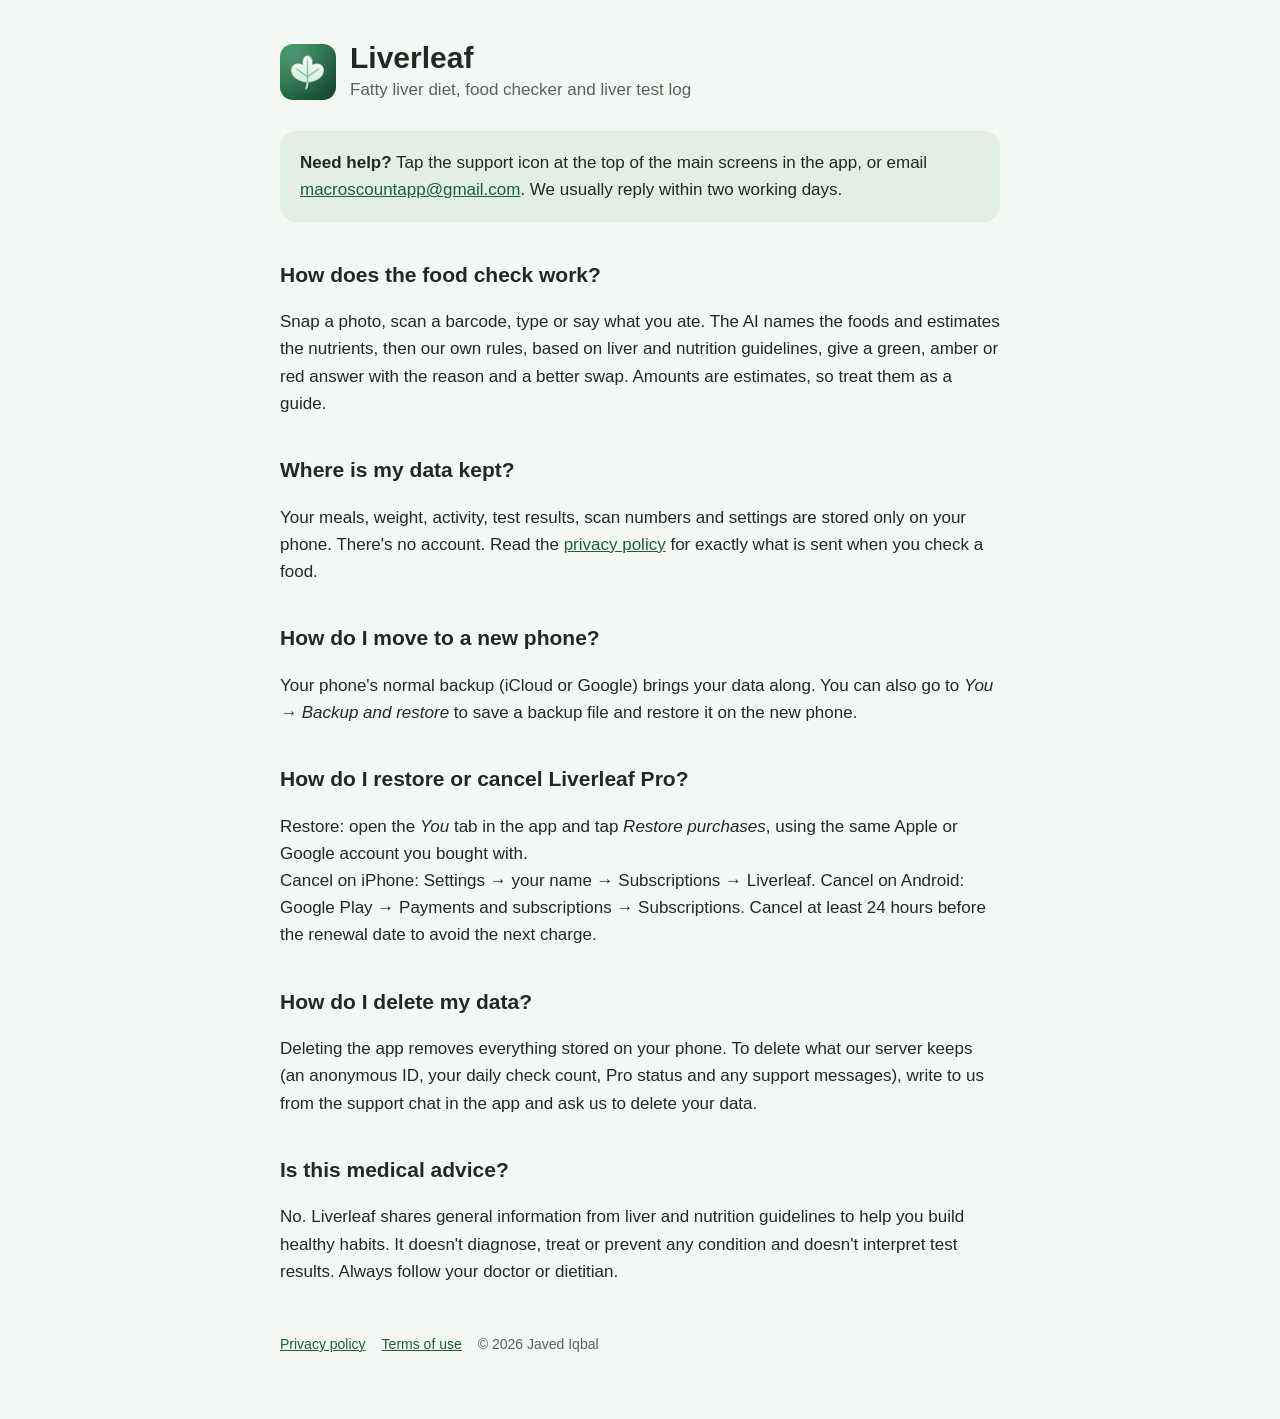
==== index.html @ 7156832b "Liverleaf support page and privacy policy Co-Authored-By: Claude Opus 5.5 <noreply@anthropic.com>" ====
<!doctype html><html lang="en"><head><meta charset="utf-8"><meta name="viewport" content="width=device-width,initial-scale=1">
<title>Liverleaf Support</title><meta name="description" content="Help and contact for Liverleaf: Fatty Liver Diet.">
<link rel="icon" href="icon.png"><link rel="stylesheet" href="style.css"></head><body><main>
<header><img src="icon.png" alt=""><div><h1>Liverleaf</h1><div class="muted">Fatty liver diet, food checker and liver test log</div></div></header>

<div class="card soft"><strong>Need help?</strong> Tap the support icon at the top of the main screens in the app, or email
<a href="mailto:macroscountapp@gmail.com">macroscountapp@gmail.com</a>. We usually reply within two working days.</div>

<h2>How does the food check work?</h2>
<p>Snap a photo, scan a barcode, type or say what you ate. The AI names the foods and estimates the nutrients, then our own rules, based on liver and nutrition guidelines, give a green, amber or red answer with the reason and a better swap. Amounts are estimates, so treat them as a guide.</p>

<h2>Where is my data kept?</h2>
<p>Your meals, weight, activity, test results, scan numbers and settings are stored only on your phone. There's no account. Read the <a href="privacy/">privacy policy</a> for exactly what is sent when you check a food.</p>

<h2>How do I move to a new phone?</h2>
<p>Your phone's normal backup (iCloud or Google) brings your data along. You can also go to <em>You → Backup and restore</em> to save a backup file and restore it on the new phone.</p>

<h2>How do I restore or cancel Liverleaf Pro?</h2>
<p>Restore: open the <em>You</em> tab in the app and tap <em>Restore purchases</em>, using the same Apple or Google account you bought with.<br>
Cancel on iPhone: Settings → your name → Subscriptions → Liverleaf. Cancel on Android: Google Play → Payments and subscriptions → Subscriptions. Cancel at least 24 hours before the renewal date to avoid the next charge.</p>

<h2>How do I delete my data?</h2>
<p>Deleting the app removes everything stored on your phone. To delete what our server keeps (an anonymous ID, your daily check count, Pro status and any support messages), write to us from the support chat in the app and ask us to delete your data.</p>

<h2>Is this medical advice?</h2>
<p>No. Liverleaf shares general information from liver and nutrition guidelines to help you build healthy habits. It doesn't diagnose, treat or prevent any condition and doesn't interpret test results. Always follow your doctor or dietitian.</p>

<footer><a href="privacy/">Privacy policy</a><a href="https://www.apple.com/legal/internet-services/itunes/dev/stdeula/">Terms of use</a><span>© 2026 Javed Iqbal</span></footer>
</main></body></html>
---- style.css ----
:root{--bg:#F4F8F5;--card:#fff;--text:#1F2A24;--muted:#55645C;--brand:#1D5C3F;--soft:#E1EFE6;--border:#DCE4DE}
@media (prefers-color-scheme:dark){:root{--bg:#0E1411;--card:#161E1A;--text:#E8EFEA;--muted:#A6B4AC;--brand:#57BD86;--soft:#1A3426;--border:#2B3731}}
*{box-sizing:border-box}body{margin:0;background:var(--bg);color:var(--text);font:17px/1.6 -apple-system,BlinkMacSystemFont,"Segoe UI",Roboto,sans-serif}
main{max-width:760px;margin:0 auto;padding:40px 20px 64px}
header{display:flex;align-items:center;gap:14px;margin-bottom:28px}header img{width:56px;height:56px;border-radius:13px}
header a{color:inherit;text-decoration:none}h1{font-size:30px;line-height:1.2;margin:0}h2{font-size:21px;margin:36px 0 8px}
p,li{color:var(--text)}.muted{color:var(--muted)}a{color:var(--brand)}
.card{background:var(--card);border:1px solid var(--border);border-radius:16px;padding:18px 20px;margin:16px 0}
.soft{background:var(--soft);border:none}ul{padding-left:22px}footer{margin-top:48px;font-size:14px;color:var(--muted)}
footer a{margin-right:16px}
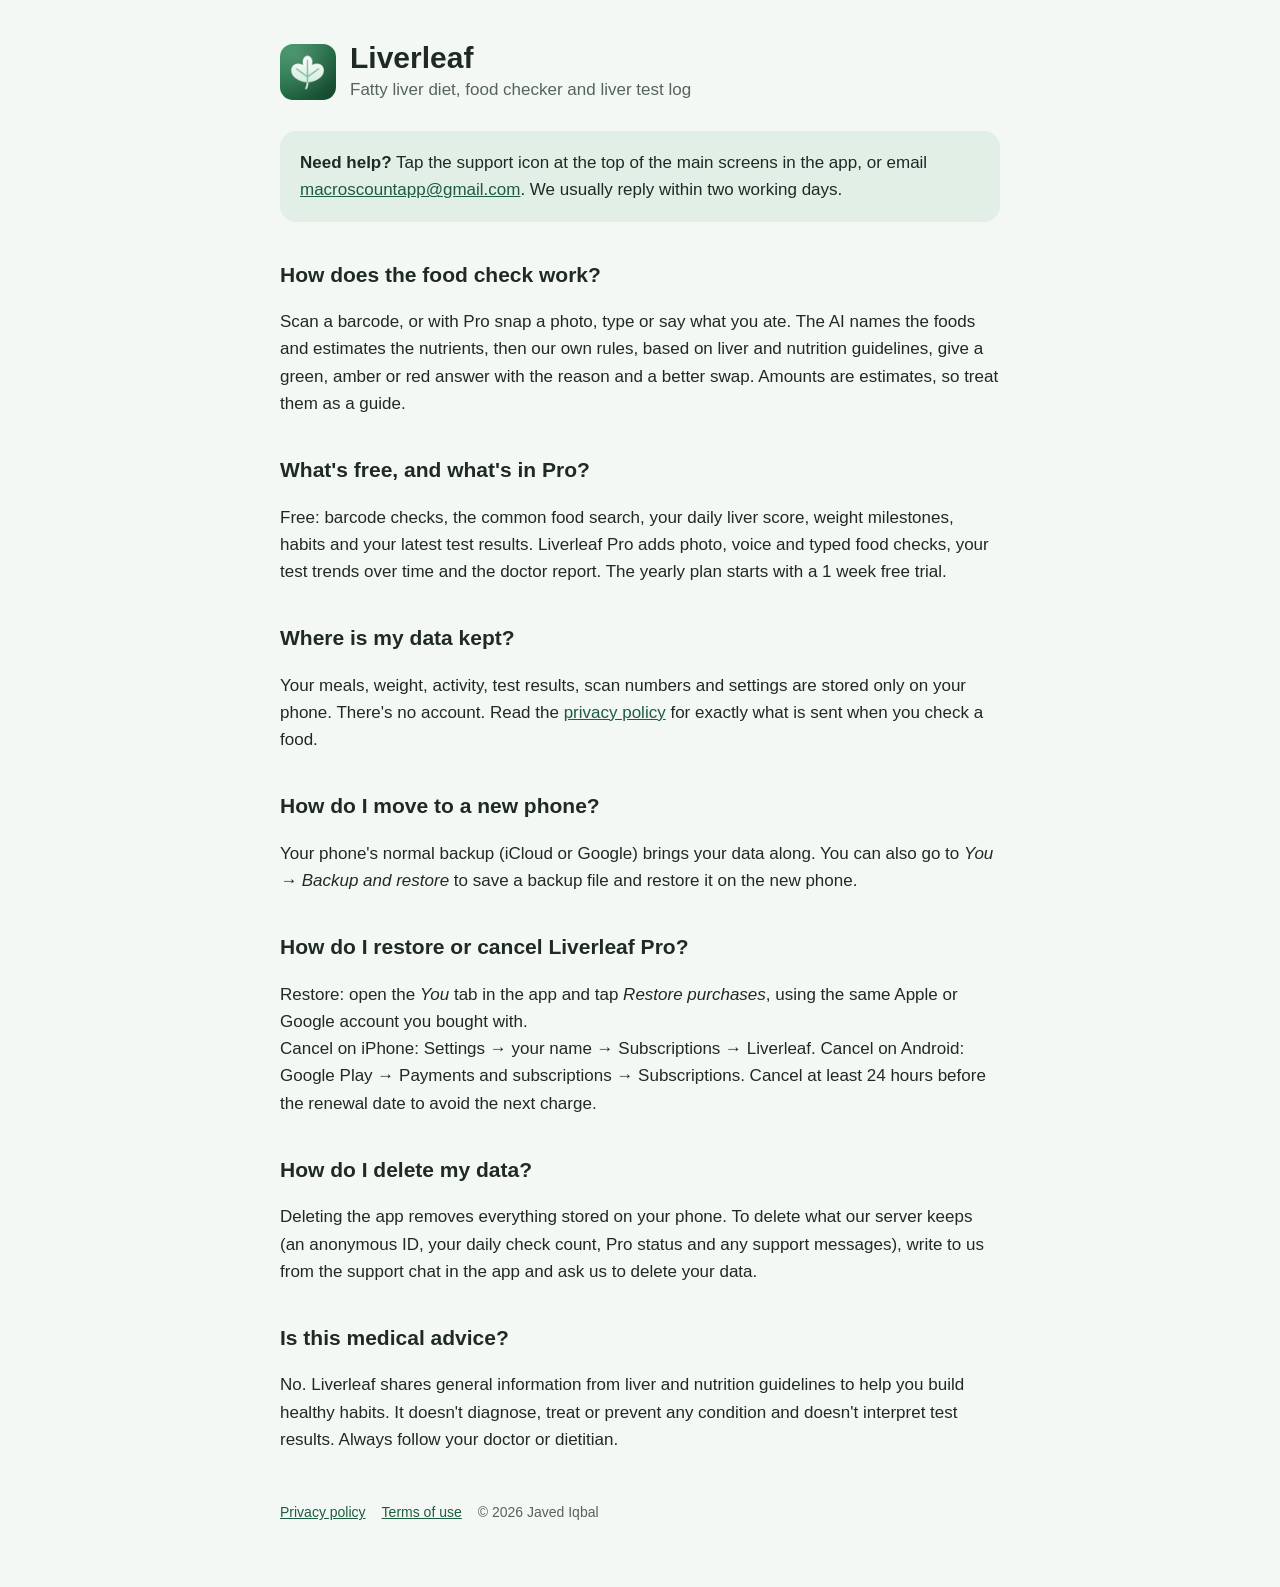
==== commit 6058d9dd: "Support page: what's free and what's in Pro Co-Authored-By: Claude Opus 5.5 <noreply@anthropic.com>" ====
--- a/index.html
+++ b/index.html
@@ -7,7 +7,10 @@
 <a href="mailto:macroscountapp@gmail.com">macroscountapp@gmail.com</a>. We usually reply within two working days.</div>
 
 <h2>How does the food check work?</h2>
-<p>Snap a photo, scan a barcode, type or say what you ate. The AI names the foods and estimates the nutrients, then our own rules, based on liver and nutrition guidelines, give a green, amber or red answer with the reason and a better swap. Amounts are estimates, so treat them as a guide.</p>
+<p>Scan a barcode, or with Pro snap a photo, type or say what you ate. The AI names the foods and estimates the nutrients, then our own rules, based on liver and nutrition guidelines, give a green, amber or red answer with the reason and a better swap. Amounts are estimates, so treat them as a guide.</p>
+
+<h2>What's free, and what's in Pro?</h2>
+<p>Free: barcode checks, the common food search, your daily liver score, weight milestones, habits and your latest test results. Liverleaf Pro adds photo, voice and typed food checks, your test trends over time and the doctor report. The yearly plan starts with a 1 week free trial.</p>
 
 <h2>Where is my data kept?</h2>
 <p>Your meals, weight, activity, test results, scan numbers and settings are stored only on your phone. There's no account. Read the <a href="privacy/">privacy policy</a> for exactly what is sent when you check a food.</p>
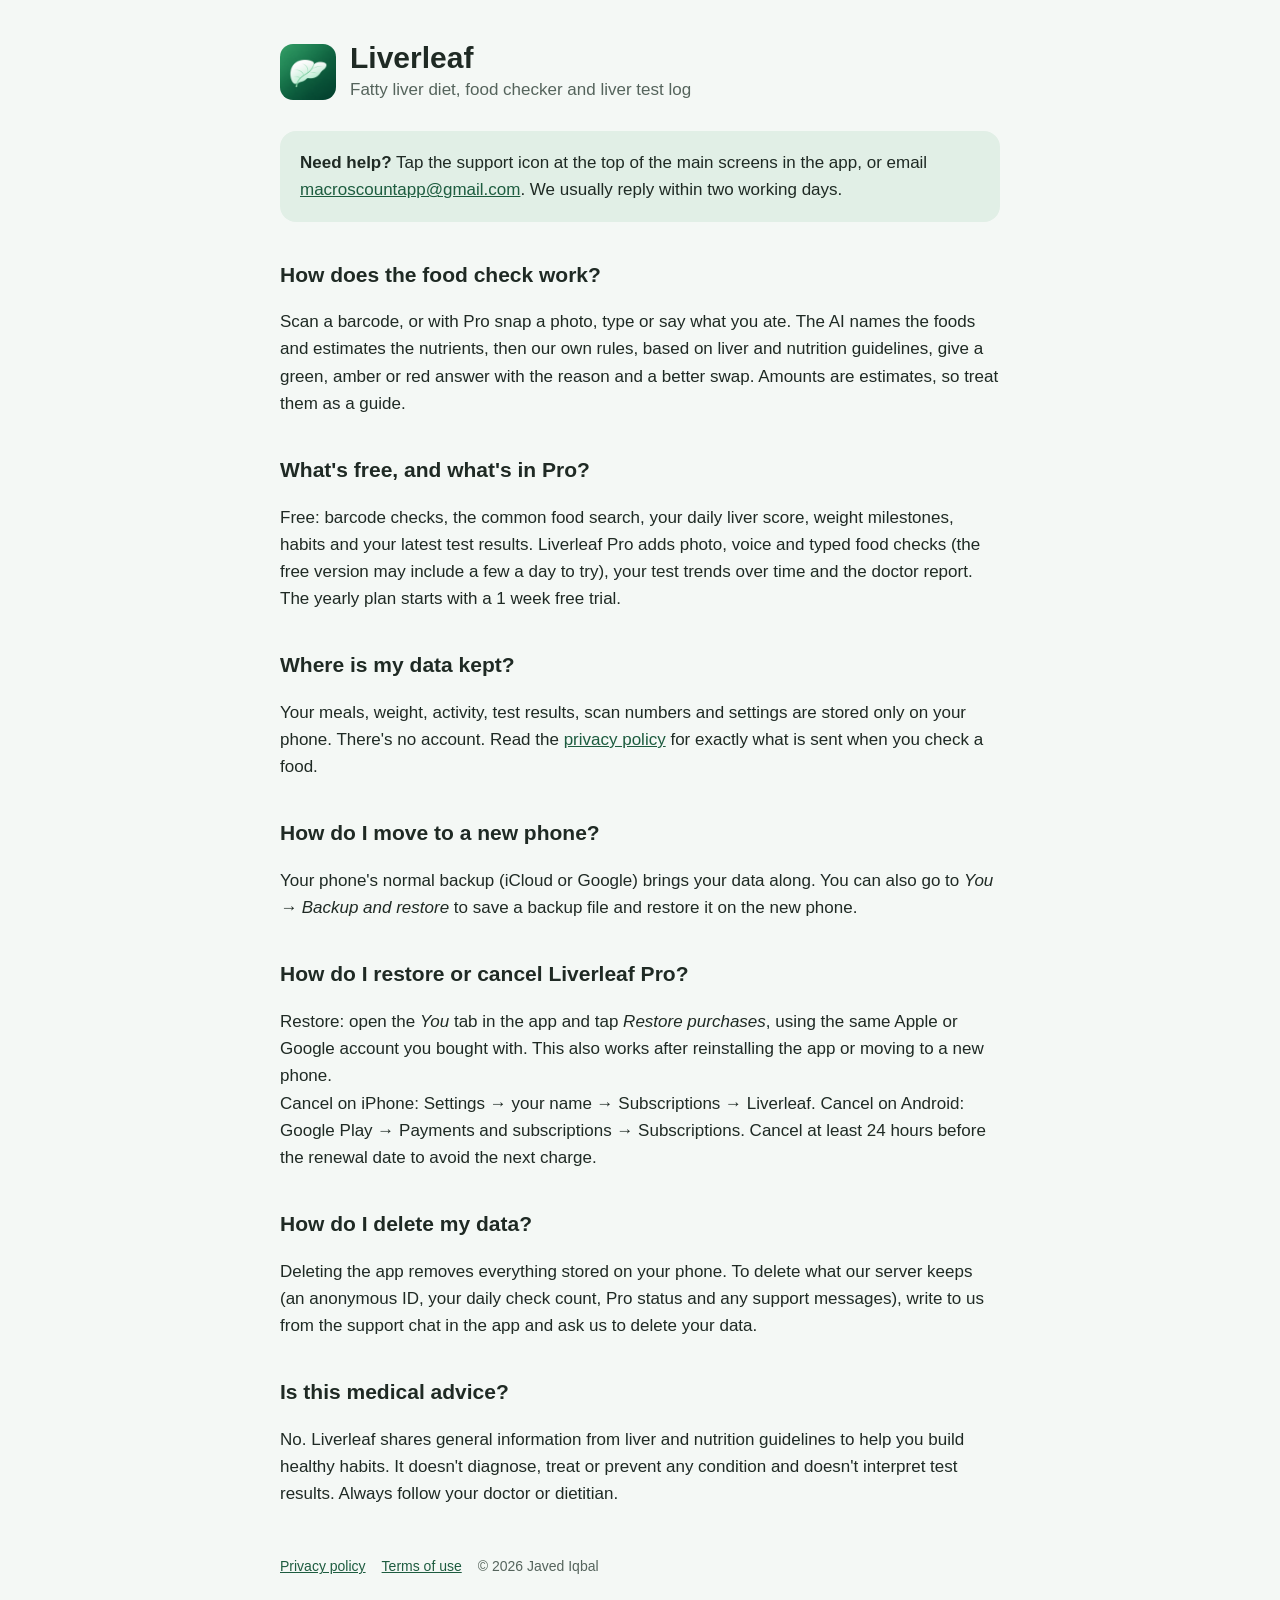
==== commit 82b74c41: "Privacy and support: current AI providers, on-phone meal photos, new icon - Name Google's Gemini (Mi" ====
--- a/index.html
+++ b/index.html
@@ -10,7 +10,7 @@
 <p>Scan a barcode, or with Pro snap a photo, type or say what you ate. The AI names the foods and estimates the nutrients, then our own rules, based on liver and nutrition guidelines, give a green, amber or red answer with the reason and a better swap. Amounts are estimates, so treat them as a guide.</p>
 
 <h2>What's free, and what's in Pro?</h2>
-<p>Free: barcode checks, the common food search, your daily liver score, weight milestones, habits and your latest test results. Liverleaf Pro adds photo, voice and typed food checks, your test trends over time and the doctor report. The yearly plan starts with a 1 week free trial.</p>
+<p>Free: barcode checks, the common food search, your daily liver score, weight milestones, habits and your latest test results. Liverleaf Pro adds photo, voice and typed food checks (the free version may include a few a day to try), your test trends over time and the doctor report. The yearly plan starts with a 1 week free trial.</p>
 
 <h2>Where is my data kept?</h2>
 <p>Your meals, weight, activity, test results, scan numbers and settings are stored only on your phone. There's no account. Read the <a href="privacy/">privacy policy</a> for exactly what is sent when you check a food.</p>
@@ -19,7 +19,7 @@
 <p>Your phone's normal backup (iCloud or Google) brings your data along. You can also go to <em>You → Backup and restore</em> to save a backup file and restore it on the new phone.</p>
 
 <h2>How do I restore or cancel Liverleaf Pro?</h2>
-<p>Restore: open the <em>You</em> tab in the app and tap <em>Restore purchases</em>, using the same Apple or Google account you bought with.<br>
+<p>Restore: open the <em>You</em> tab in the app and tap <em>Restore purchases</em>, using the same Apple or Google account you bought with. This also works after reinstalling the app or moving to a new phone.<br>
 Cancel on iPhone: Settings → your name → Subscriptions → Liverleaf. Cancel on Android: Google Play → Payments and subscriptions → Subscriptions. Cancel at least 24 hours before the renewal date to avoid the next charge.</p>
 
 <h2>How do I delete my data?</h2>
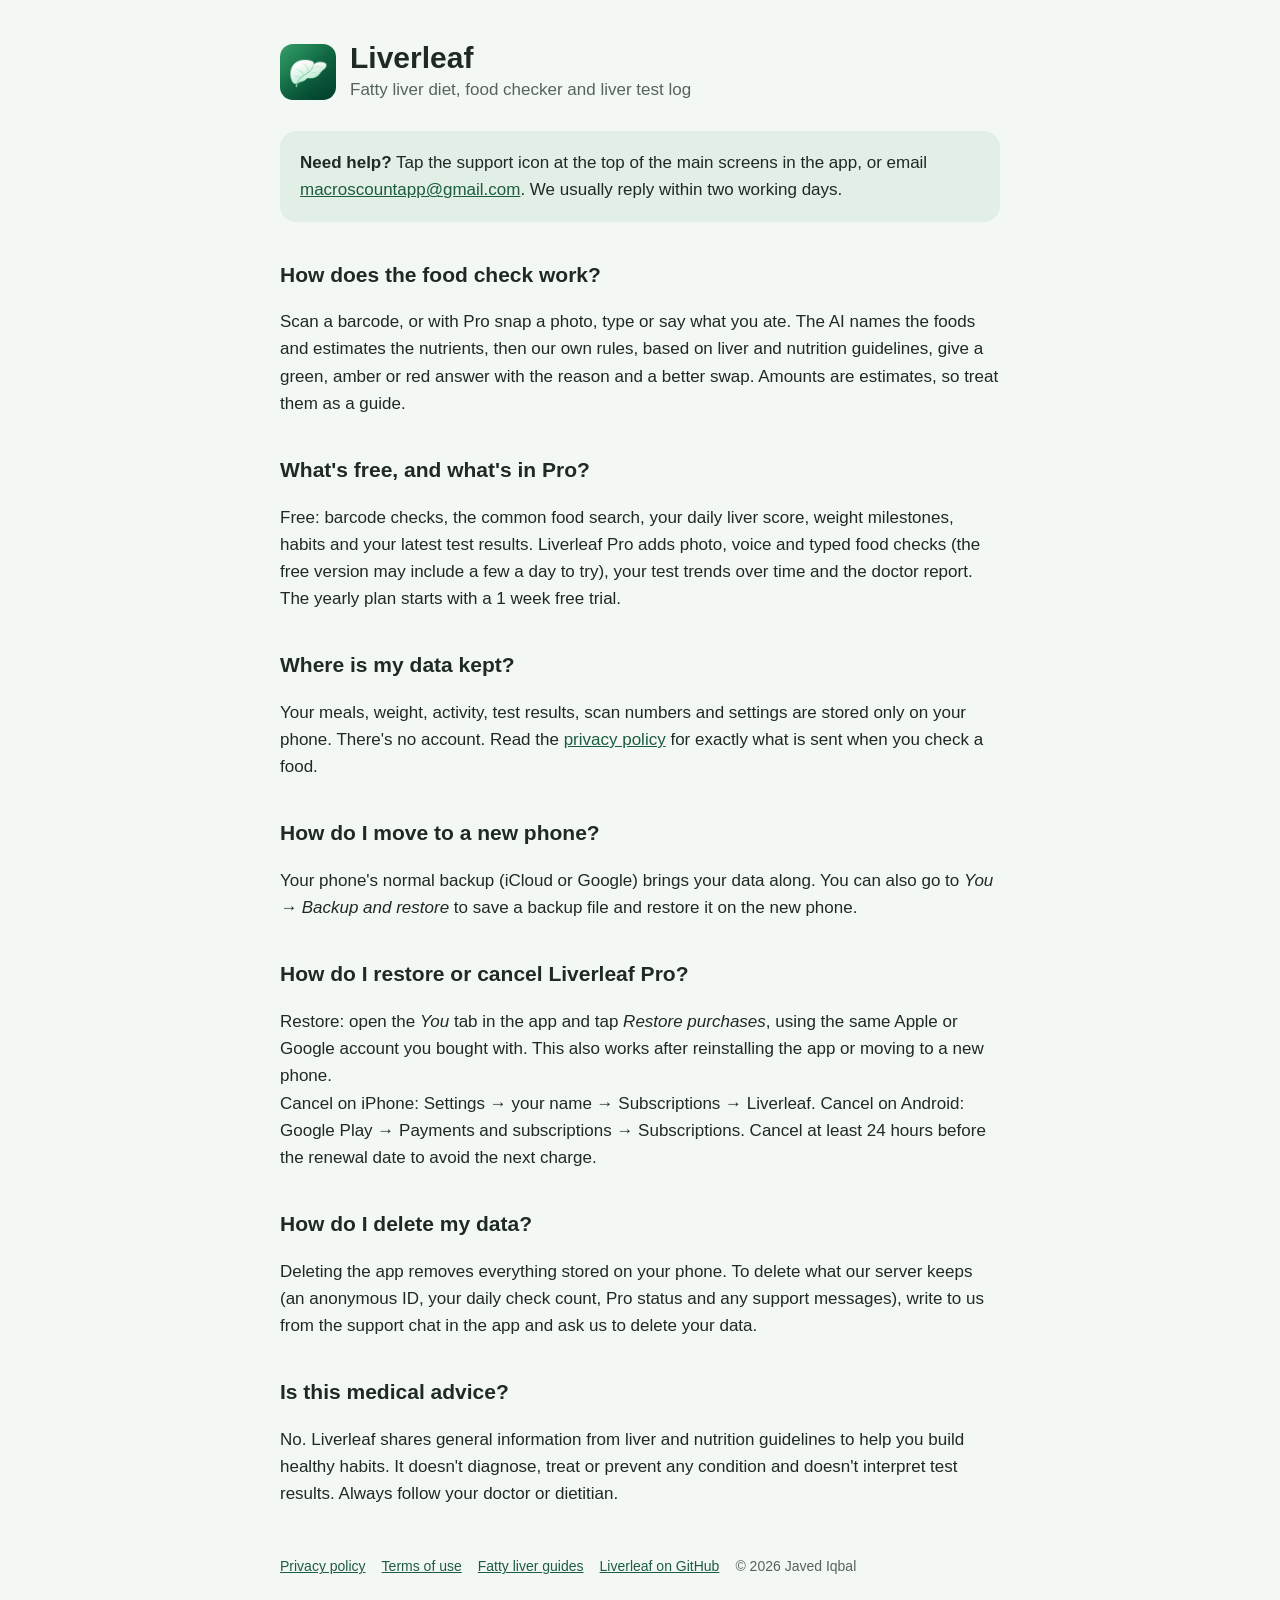
==== commit 12a8866b: "Footer: link the fatty liver guides and Liverleaf's GitHub page Co-Authored-By: Claude Opus 5.5 <nor" ====
--- a/index.html
+++ b/index.html
@@ -28,5 +28,5 @@
 <h2>Is this medical advice?</h2>
 <p>No. Liverleaf shares general information from liver and nutrition guidelines to help you build healthy habits. It doesn't diagnose, treat or prevent any condition and doesn't interpret test results. Always follow your doctor or dietitian.</p>
 
-<footer><a href="privacy/">Privacy policy</a><a href="https://www.apple.com/legal/internet-services/itunes/dev/stdeula/">Terms of use</a><span>© 2026 Javed Iqbal</span></footer>
+<footer><a href="privacy/">Privacy policy</a><a href="https://www.apple.com/legal/internet-services/itunes/dev/stdeula/">Terms of use</a><a href="https://health.dailyappslab.com/liver-tracker/">Fatty liver guides</a><a href="https://github.com/dailyappslab/liverleaf">Liverleaf on GitHub</a><span>© 2026 Javed Iqbal</span></footer>
 </main></body></html>
